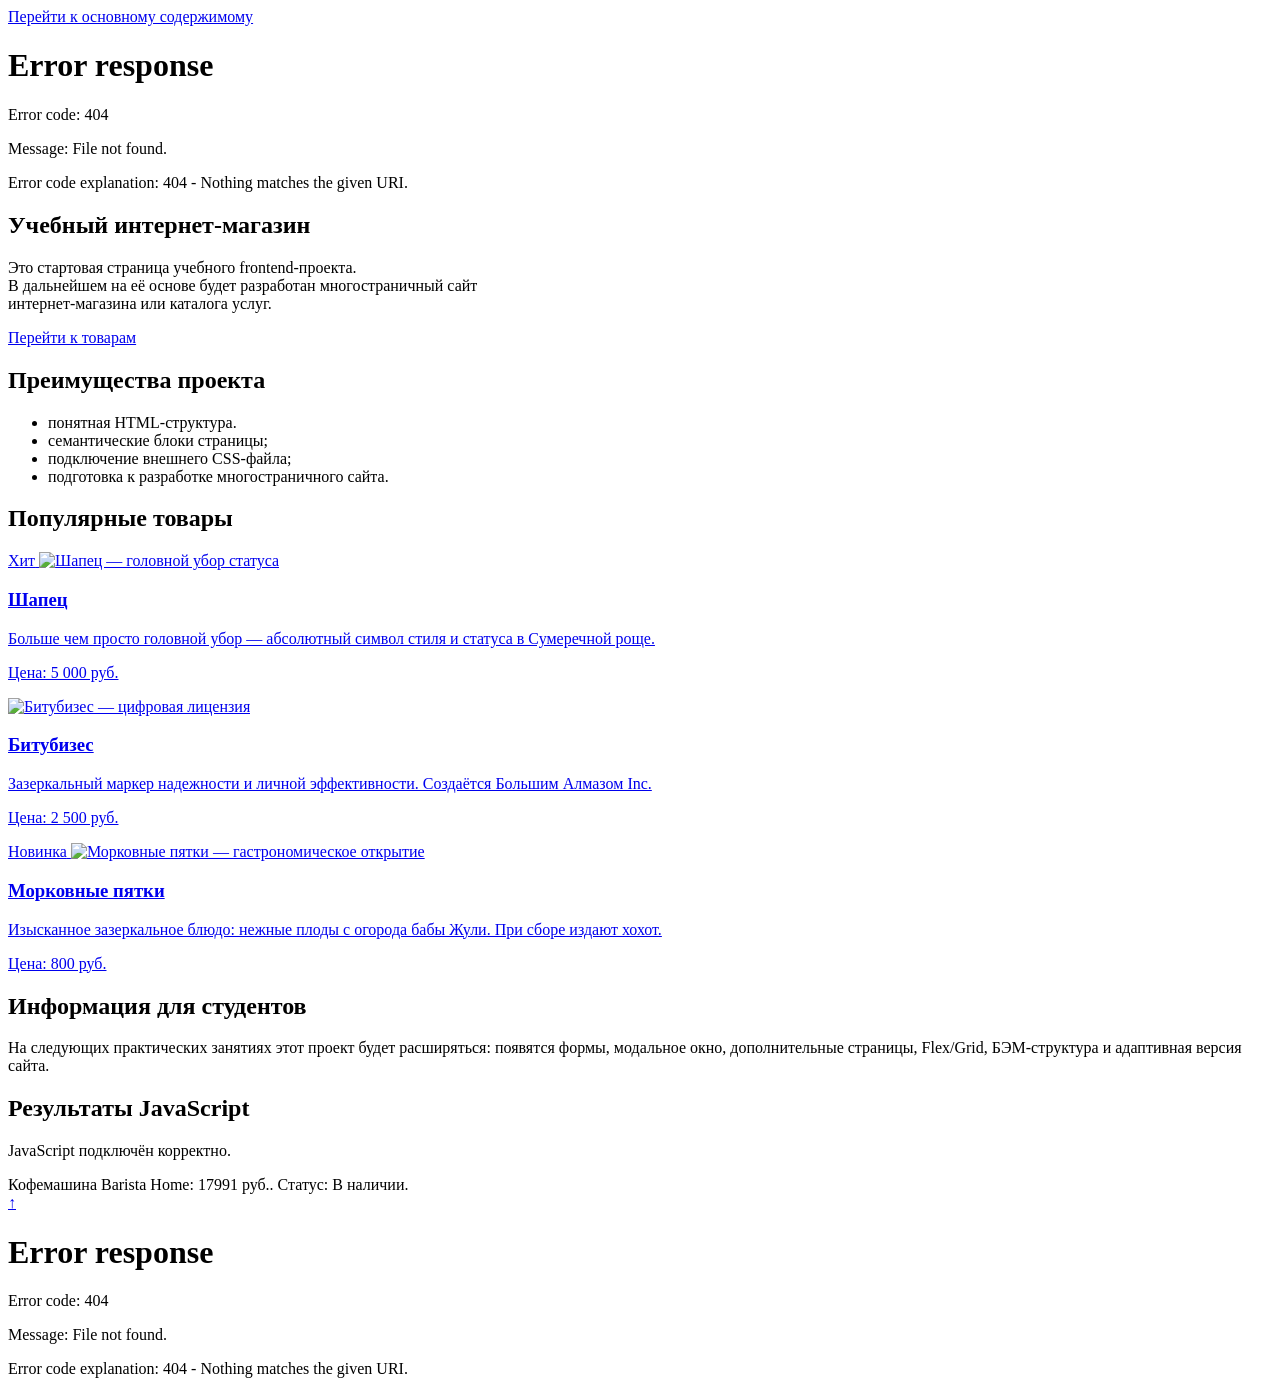
==== index.html @ 30dcaef5 "Практика 15: подключение JavaScript к интернет-магазину - Создан js/data.js: объект товара и 5 функц" ====
<!DOCTYPE html>
<html lang="ru">
<head>
    <base href="/">
    <meta charset="UTF-8">
    <meta name="viewport" content="width=device-width, initial-scale=1.0">
    <meta name="description" content="Главная страница учебного интернет-магазина.">
    <title>Beyond Shop — Зазеркальный магазин</title>
    <link rel="stylesheet" href="css/style.css">
    <link rel="stylesheet" href="css/responsive.css">
    <link rel="icon" type="image/svg+xml" href="/favicon.svg">
    <script src="js/data.js" defer></script>
    <script src="js/main.js" defer></script>
</head>
<body>
    <a class="skip-link" href="#main">Перейти к основному содержимому</a>
    <div id="header-placeholder"></div>
    <main id="main">
        <section class="hero">
            <div class="hero__overlay"></div>
            <div class="hero__content" >
                <h1>Учебный интернет-магазин</h1>
                <p>
                    Это стартовая страница учебного frontend-проекта.<br>
                    В дальнейшем на её основе будет разработан многостраничный сайт<br>
                    интернет-магазина или каталога услуг.
                </p>
                <div class="hero__actions">
                    <a class="button button--primary" href="#popular">Перейти к товарам</a>

                </div>
            </div>

        </section>
        <section class="section" id="advantages">
            <h2>Преимущества проекта</h2>
            <ul class="advantages-list">
                <li>понятная HTML-структура.</li>
                <li>семантические блоки страницы;</li>
                <li>подключение внешнего CSS-файла;</li>
                <li>подготовка к разработке многостраничного сайта.</li>
            </ul>
        </section>
        <section class="section" id="popular">
            <h2>Популярные товары</h2>
            <div class="products-grid">
            <article class="product-card product-card--discount">
                <a href="products/shapets.html" aria-label="Шапец — 5 000 руб.">
                    <span class="product-card__badge">Хит</span>
                    <img class="product-card__image" src="images/Shapec.png" srcset="images/Shapec.png 480w, images/Shapec.png 640w, images/Shapec.png 960w" sizes="(max-width: 639px) 100vw, (max-width: 1023px) 50vw, 33vw" alt="Шапец — головной убор статуса" width="640" height="480" loading="lazy">
                    <h3 class="product-card__title">Шапец</h3>
                    <p class="product-card__description">Больше чем просто головной убор — абсолютный символ стиля и статуса в Сумеречной роще.</p>
                    <p class="product-card__price">Цена: 5 000 руб.</p>
                </a>
            </article>
            <article class="product-card product-card--featured">
                <a href="products/bitubisas.html" aria-label="Битубизес — 2 500 руб.">
                    <img class="product-card__image" src="images/Bitubisas.png" srcset="images/Bitubisas.png 480w, images/Bitubisas.png 640w, images/Bitubisas.png 960w" sizes="(max-width: 639px) 100vw, (max-width: 1023px) 50vw, 33vw" alt="Битубизес — цифровая лицензия" width="640" height="480" loading="lazy">
                    <h3 class="product-card__title">Битубизес</h3>
                    <p class="product-card__description">Зазеркальный маркер надежности и личной эффективности. Создаётся Большим Алмазом Inc.</p>
                    <p class="product-card__price">Цена: 2 500 руб.</p>
                </a>
            </article>
            <article class="product-card product-card--discount">
                <a href="products/morkovnye-piatki.html" aria-label="Морковные пятки — 800 руб.">
                    <span class="product-card__badge">Новинка</span>
                    <img class="product-card__image" src="images/Morkovniy_piatky.png" srcset="images/Morkovniy_piatky.png 480w, images/Morkovniy_piatky.png 640w, images/Morkovniy_piatky.png 960w" sizes="(max-width: 639px) 100vw, (max-width: 1023px) 50vw, 33vw" alt="Морковные пятки — гастрономическое открытие" width="640" height="480" loading="lazy">
                    <h3 class="product-card__title">Морковные пятки</h3>
                    <p class="product-card__description">Изысканное зазеркальное блюдо: нежные плоды с огорода бабы Жули. При сборе издают хохот.</p>
                    <p class="product-card__price">Цена: 800 руб.</p>
                </a>
            </article>
            </div>
        </section>
        <aside class="aside-info">
            <h2>Информация для студентов</h2>
            <p>
                На следующих практических занятиях этот проект будет расширяться:
                появятся формы, модальное окно, дополнительные страницы, Flex/Grid,
                БЭМ-структура и адаптивная версия сайта.
            </p>
        </aside>
        <section class="section" id="js-output">
            <h2>Результаты JavaScript</h2>
            <div class="js-training-block">
                <p id="js-message" class="js-message">Подключение JavaScript...</p>
                <div class="product-output" id="product-output"></div>
            </div>
        </section>
    </main>
    <a class="scroll-top" href="#main" aria-label="Наверх">↑</a>

    <div id="footer-placeholder"></div>
    <dialog class="order-dialog" id="order-dialog" aria-labelledby="order-dialog-title">
        <h2 class="order-dialog__title" id="order-dialog-title">Оформление заявки</h2>
        <form class="order-form" id="order-form" action="#" method="post" novalidate>
            <input id="selected-product" name="selected-product" type="hidden">

            <div class="order-form__field">
                <label class="order-form__label" for="order-name">Имя</label>
                <input
                    class="order-form__input"
                    id="order-name"
                    name="name"
                    type="text"
                    placeholder="Введите ваше имя"
                    minlength="2"
                    autocomplete="given-name"
                    required
                    aria-required="true"
                >
            </div>

            <div class="order-form__field">
                <label class="order-form__label" for="order-email">E-mail</label>
                <input
                    class="order-form__input"
                    id="order-email"
                    name="email"
                    type="email"
                    placeholder="example@mail.ru"
                    autocomplete="email"
                    required
                    aria-required="true"
                >
            </div>

            <div class="order-form__field">
                <label class="order-form__label" for="order-phone">Телефон</label>
                <input
                    class="order-form__input"
                    id="order-phone"
                    name="phone"
                    type="tel"
                    inputmode="tel"
                    placeholder="+7 (900) 000-00-00"
                    pattern="^[\\+]?[0-9\\s\\-\\(\\)]{10,20}$"
                    required
                    aria-required="true"
                >
            </div>
            <small>Формат: +7 (900) 000-00-00</small>

            <div class="order-form__field">
                <label class="order-form__label" for="order-date">Дата связи</label>
                <input
                    class="order-form__input"
                    id="order-date"
                    name="date"
                    type="date"
                >
            </div>

            <div class="order-form__field">
                <label class="order-form__label" for="order-topic">Тема заявки</label>
                <select class="order-form__select" id="order-topic" name="topic" required aria-required="true">
                    <option value="">Выберите тему</option>
                    <option value="product">Заказ товара</option>
                    <option value="consultation">Консультация</option>
                    <option value="delivery">Доставка</option>
                </select>
            </div>

            <div class="order-form__field order-form__field--wide">
                <label class="order-form__label" for="order-comment">Комментарий</label>
                <textarea
                    class="order-form__textarea"
                    id="order-comment"
                    name="comment"
                    rows="4"
                    placeholder="Укажите дополнительную информацию"
                ></textarea>
            </div>

            <div class="order-form__field order-form__field--checkbox">
                <label>
                    <input
                        id="order-agreement"
                        name="agreement"
                        type="checkbox"
                        required
                        aria-required="true"
                    >
                    Я согласен на обработку данных
                </label>
            </div>

            <div class="order-form__actions">
                <button class="button button--secondary" type="button" id="close-order-dialog">Закрыть</button>
                <button class="button button--primary" type="submit">Отправить заявку</button>
            </div>
        </form>
    </dialog>

    <p class="success-message" id="success-message" hidden>
        Форма успешно отправлена!
    </p>
</body>
</html>
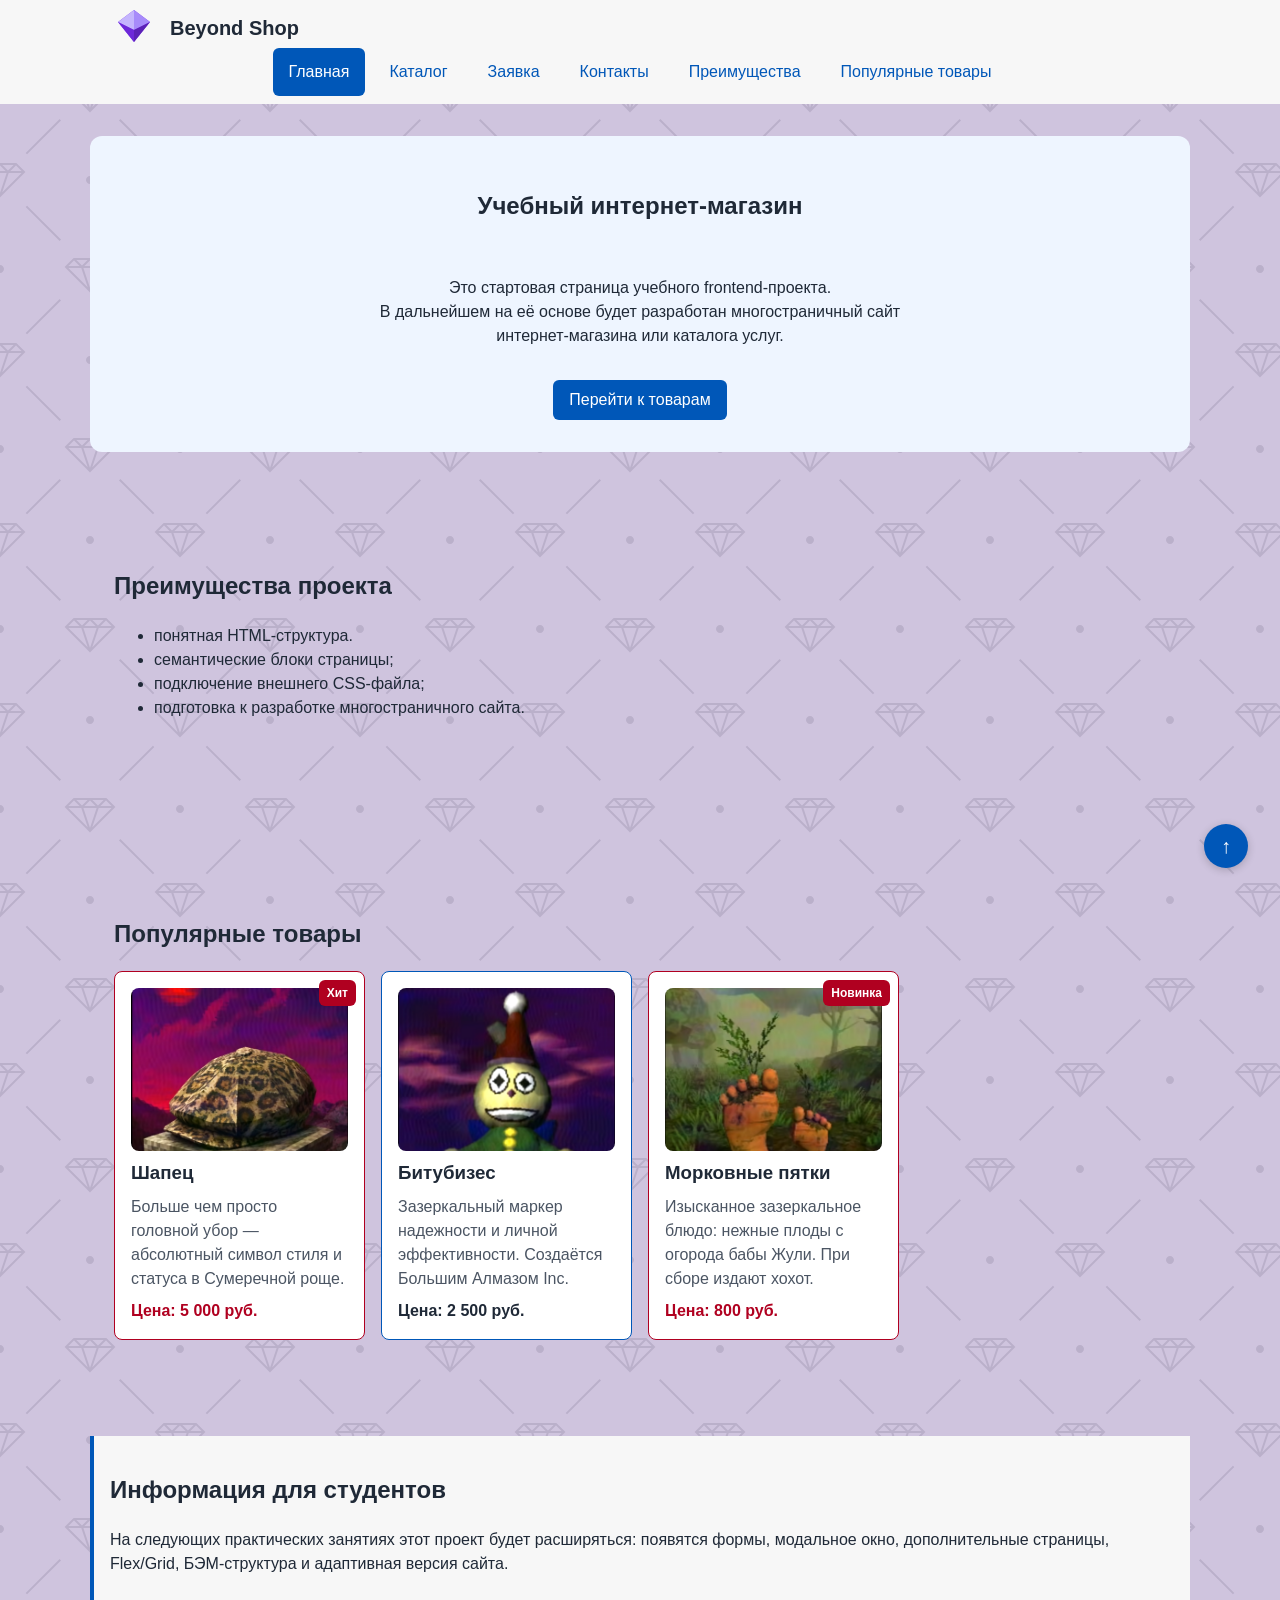
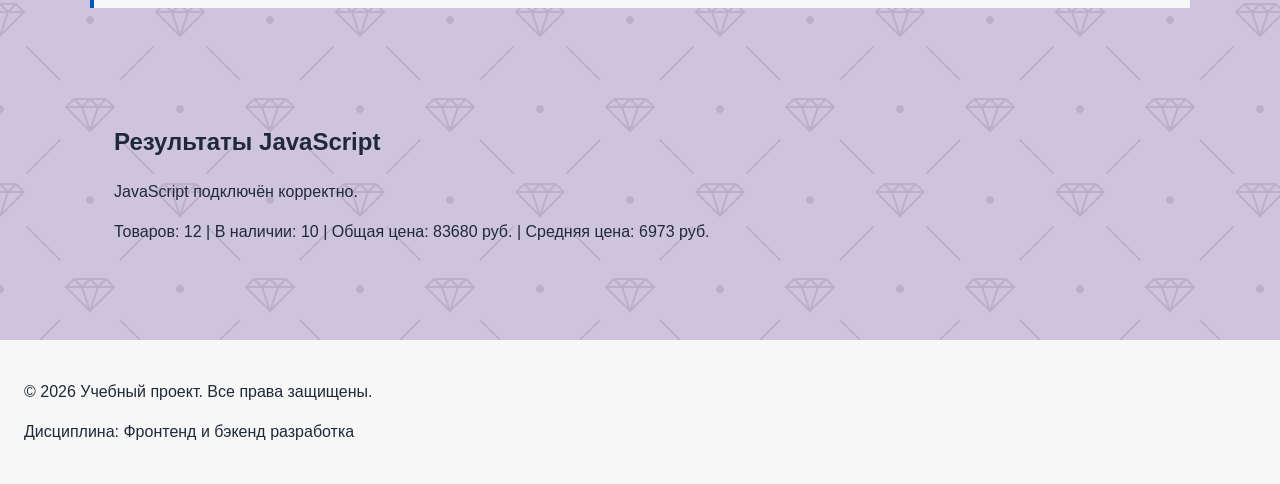
==== commit db4c3e19: "Практика 17: DOM, события, рендер каталога, валидация форм - Создан js/catalog.js: renderProducts че" ====
--- a/index.html
+++ b/index.html
@@ -11,6 +11,7 @@
     <link rel="icon" type="image/svg+xml" href="/favicon.svg">
     <script src="js/data.js" defer></script>
     <script src="js/main.js" defer></script>
+    <script src="js/validation.js" defer></script>
 </head>
 <body>
     <a class="skip-link" href="#main">Перейти к основному содержимому</a>
--- a/css/style.css
+++ b/css/style.css
@@ -0,0 +1,654 @@
+/* ===============================
+1. Переменные проекта
+=============================== */
+
+:root {
+  /* Основные цвета проекта */
+  --color-bg: #ffffff;
+  --color-text: #1f2937;
+  --color-muted: #4b5563;
+  --color-primary: #0057b8;
+  --color-primary-dark: #003f86;
+  --color-border: #dddddd;
+  --color-surface: #f7f7f7;
+  --color-surface-accent: #eef5ff;
+  --color-danger: #b00020;
+  --color-success: #168a2f;
+  --color-success-bg: #eefaf0;
+  --color-white: #ffffff;
+
+  /* Отступы */
+  --space-xs: 4px;
+  --space-sm: 8px;
+  --space-md: 16px;
+  --space-lg: 24px;
+  --space-xl: 32px;
+
+  /* Скругления */
+  --radius-sm: 6px;
+  --radius-md: 8px;
+  --radius-lg: 12px;
+
+  /* Размеры */
+  --container-width: 1100px;
+}
+
+/* ===============================
+2. Базовые стили
+=============================== */
+
+* {
+  box-sizing: border-box;
+}
+
+body {
+  margin: 0;
+  font-family: Arial, sans-serif;
+  line-height: 1.5;
+  color: var(--color-text);
+  background-color: #cfc4de;
+  background-image: url('../images/glamorous.svg');
+  background-repeat: repeat;
+  background-size: 180px 180px;
+  display: flex;
+  flex-direction: column;
+  min-height: 100vh;
+}
+
+main {
+  flex: 1;
+}
+
+/* ===============================
+3. БЭМ-компоненты
+=============================== */
+
+/* --- Шапка сайта (site-header) --- */
+
+.site-header {
+  background-color: var(--color-surface);
+  position: sticky;
+  top: 0;
+  z-index: 100;
+}
+
+.site-header__inner {
+  max-width: var(--container-width);
+  margin: 0 auto;
+  padding: var(--space-sm) var(--space-lg);
+  display: flex;
+  flex-wrap: wrap;
+  justify-content: space-between;
+  align-items: center;
+}
+
+.site-header__logo {
+  display: inline-flex;
+  align-items: center;
+  gap: var(--space-sm);
+  font-weight: 700;
+  color: var(--color-text);
+  text-decoration: none;
+  font-size: 20px;
+  white-space: nowrap;
+}
+
+.site-header__icon {
+  width: 40px;
+  height: 40px;
+  flex-shrink: 0;
+}
+
+.site-header__brand {
+  display: flex;
+  align-items: center;
+  gap: var(--space-md);
+}
+
+/* --- Навигация (site-nav) --- */
+
+.site-nav__list {
+  display: flex;
+  flex-wrap: wrap;
+  justify-content: flex-end;
+  align-items: center;
+  gap: var(--space-sm);
+  padding: 0;
+  margin: 0;
+  list-style: none;
+}
+
+.site-nav__link {
+  display: inline-block;
+  padding: var(--space-sm) var(--space-md);
+  color: var(--color-primary);
+  text-decoration: none;
+  border-radius: var(--radius-sm);
+}
+
+.site-nav__link:hover {
+  color: var(--color-white);
+  background-color: var(--color-primary);
+}
+
+.site-nav__link:focus-visible {
+  outline: 2px solid var(--color-primary);
+  outline-offset: 3px;
+}
+
+.site-nav__link--active {
+  color: var(--color-white);
+  background-color: var(--color-primary);
+}
+
+/* --- Кнопки (button) --- */
+
+.button {
+  display: inline-block;
+  padding: var(--space-sm) var(--space-md);
+  border: none;
+  border-radius: var(--radius-sm);
+  font: inherit;
+  text-decoration: none;
+  cursor: pointer;
+}
+
+.button--primary {
+  color: var(--color-white);
+  background-color: var(--color-primary);
+}
+
+.button--primary:hover {
+  background-color: var(--color-primary-dark);
+}
+
+.button--secondary {
+  color: var(--color-primary);
+  background-color: transparent;
+  border: 1px solid var(--color-primary);
+}
+
+.button--secondary:hover {
+  color: var(--color-white);
+  background-color: var(--color-primary);
+}
+
+.button:focus-visible {
+  outline: 2px solid var(--color-primary);
+  outline-offset: 3px;
+}
+
+.button:disabled,
+.button--disabled {
+  opacity: 0.6;
+  cursor: not-allowed;
+}
+
+/* --- Хлебные крошки (breadcrumbs) --- */
+
+.breadcrumbs {
+  max-width: var(--container-width);
+  margin: 0 auto var(--space-md);
+  font-size: 14px;
+  color: var(--color-muted);
+}
+
+.breadcrumbs__link {
+  color: var(--color-primary);
+}
+
+.breadcrumbs__current::before {
+  content: " / ";
+  color: var(--color-muted);
+}
+
+/* --- Hero-секция (hero) --- */
+
+.hero {
+  max-width: var(--container-width);
+  margin: var(--space-xl) auto var(--space-xl);
+  padding: var(--space-xl) var(--space-lg);
+  background-color: var(--color-surface-accent);
+  border-radius: var(--radius-lg);
+}
+
+/* --- Секции (section) --- */
+
+.section {
+  max-width: var(--container-width);
+  margin: 0 auto var(--space-xl);
+  padding: 0 var(--space-lg);
+}
+
+/* --- Карточка товара (product-card) --- */
+
+.product-card {
+  display: flex;
+  flex-direction: column;
+  gap: var(--space-sm);
+  padding: var(--space-md);
+  border: 1px solid var(--color-border);
+  border-radius: var(--radius-md);
+  background-color: var(--color-bg);
+  position: relative;
+  text-decoration: none;
+  color: inherit;
+}
+
+.product-card > a {
+  display: flex;
+  flex-direction: column;
+  gap: inherit;
+  text-decoration: none;
+  color: inherit;
+}
+
+.product-card:hover {
+  border-color: var(--color-primary);
+  box-shadow: 0 4px 12px rgba(0, 87, 184, 0.15);
+}
+
+.product-card__image {
+  width: 100%;
+  height: auto;
+  max-height: 200px;
+  object-fit: contain;
+  border-radius: var(--radius-sm);
+  background-color: var(--color-surface);
+}
+
+.product-card--featured {
+  border-color: var(--color-primary);
+}
+
+.product-card--discount {
+  border-color: var(--color-danger);
+}
+
+.product-card__title {
+  margin: 0;
+  color: var(--color-text);
+}
+
+.product-card__description {
+  margin: 0;
+  color: var(--color-muted);
+}
+
+.product-card__price {
+  margin: 0;
+  font-weight: 700;
+}
+
+.product-card--discount .product-card__price {
+  color: var(--color-danger);
+}
+
+.product-card__button {
+  margin-top: auto;
+  align-self: flex-start;
+}
+
+/* --- Бейдж карточки товара --- */
+
+.product-card__badge {
+  position: absolute;
+  top: var(--space-sm);
+  right: var(--space-sm);
+  padding: 4px 8px;
+  font-size: 12px;
+  font-weight: 700;
+  color: var(--color-white);
+  background-color: var(--color-danger);
+  border-radius: var(--radius-sm);
+}
+
+/* --- Сетка товаров (products-grid) --- */
+
+.products-grid {
+  display: grid;
+  grid-template-columns: repeat(3, 1fr);
+  gap: var(--space-lg);
+}
+
+/* --- Таблица (product-table) --- */
+
+.product-table {
+  width: 100%;
+  border-collapse: collapse;
+  font-size: 15px;
+}
+
+.product-table caption {
+  text-align: left;
+  font-weight: 700;
+  font-size: 16px;
+  padding-bottom: var(--space-sm);
+  color: var(--color-text);
+}
+
+.product-table th,
+.product-table td {
+  padding: 10px 14px;
+  border: 1px solid var(--color-border);
+  text-align: left;
+}
+
+.product-table thead {
+  background-color: var(--color-surface-accent);
+}
+
+.product-table th {
+  font-weight: 700;
+  color: var(--color-text);
+}
+
+/* --- Сетка каталога (catalog-layout) --- */
+
+.catalog-layout {
+  max-width: var(--container-width);
+  margin: 0 auto var(--space-xl);
+  display: grid;
+  gap: var(--space-lg);
+}
+
+.catalog-filters {
+  /* grid-area удалён — порядок из документа */
+  padding: var(--space-md);
+  border: 1px solid var(--color-border);
+  border-radius: var(--radius-md);
+  background-color: var(--color-surface);
+}
+
+.catalog-products {
+  /* grid-area удалён — порядок из документа */
+  padding-right: var(--space-md);
+}
+
+/* --- Фильтры (filters-form) --- */
+
+.filters-form {
+  display: grid;
+  gap: var(--space-md);
+}
+
+.filters-form fieldset {
+  margin: 0;
+  padding: var(--space-md);
+  border: 1px solid var(--color-border);
+  border-radius: var(--radius-sm);
+}
+
+.filters-form legend {
+  font-weight: 700;
+}
+
+.filters-form label {
+  display: block;
+  margin-bottom: var(--space-sm);
+}
+
+.filters-form input[type="number"] {
+  width: 100%;
+  padding: 8px 10px;
+  border: 1px solid var(--color-border);
+  border-radius: var(--radius-sm);
+  font: inherit;
+}
+
+/* --- Боковая информация (aside-info) --- */
+
+.aside-info {
+  max-width: var(--container-width);
+  margin: 0 auto var(--space-xl);
+  padding: var(--space-md);
+  border-left: 4px solid var(--color-primary);
+  background-color: var(--color-surface);
+}
+
+/* --- Модальное окно (order-dialog) --- */
+
+.order-dialog {
+  width: min(100% - 32px, 560px);
+  padding: var(--space-lg);
+  border: none;
+  border-radius: var(--radius-lg);
+}
+
+.order-dialog::backdrop {
+  background-color: rgba(0, 0, 0, 0.5);
+}
+
+.order-dialog__title {
+  margin-top: 0;
+}
+
+/* --- Форма заявки (order-form) --- */
+
+.order-form__field {
+  margin-bottom: var(--space-md);
+}
+
+.order-form__label {
+  display: block;
+  margin-bottom: var(--space-xs);
+}
+
+.order-form__input,
+.order-form__select,
+.order-form__textarea {
+  width: 100%;
+  padding: 10px 12px;
+  border: 1px solid var(--color-border);
+  border-radius: var(--radius-sm);
+  font: inherit;
+}
+
+.order-form__input:hover,
+.order-form__select:hover,
+.order-form__textarea:hover {
+  border-color: var(--color-primary);
+}
+
+.order-form__input:focus-visible,
+.order-form__select:focus-visible,
+.order-form__textarea:focus-visible {
+  outline: 2px solid var(--color-primary);
+  outline-offset: 3px;
+}
+
+.order-form__actions {
+  display: flex;
+  gap: var(--space-md);
+  margin-top: var(--space-lg);
+}
+
+/* ===============================
+4. Подвал сайта (site-footer)
+=============================== */
+
+.site-footer {
+  background-color: var(--color-surface);
+  padding: var(--space-lg);
+}
+
+/* ===============================
+5. Сообщения об успехе
+=============================== */
+
+.success-message {
+  max-width: var(--container-width);
+  margin: var(--space-lg) auto;
+  padding: var(--space-md);
+  border-left: 4px solid var(--color-success);
+  background-color: var(--color-success-bg);
+}
+
+/* ===============================
+6. Навигация и якорные ссылки
+=============================== */
+
+html {
+  scroll-behavior: smooth;
+}
+
+a {
+  color: var(--color-primary);
+}
+
+a:hover {
+  color: var(--color-primary-dark);
+}
+
+a:focus-visible {
+  outline: 2px solid var(--color-primary);
+  outline-offset: 3px;
+}
+
+:target {
+  outline: 2px dashed var(--color-primary);
+  outline-offset: 4px;
+}
+
+/* ===============================
+7. Страница карточки товара
+=============================== */
+
+.product-detail__inner {
+  display: grid;
+  grid-template-columns: 1fr 1fr;
+  gap: var(--space-xl);
+}
+
+.product-detail__image {
+  width: 100%;
+  height: auto;
+  border-radius: var(--radius-md);
+  background-color: var(--color-surface);
+}
+
+.product-detail__title {
+  margin-top: 0;
+  font-size: 28px;
+}
+
+.product-detail__description {
+  color: var(--color-muted);
+}
+
+.product-detail__price {
+  font-size: 24px;
+  font-weight: 700;
+  color: var(--color-primary);
+}
+
+.product-detail__price--big {
+  font-size: 28px;
+}
+
+/* ===============================
+8. Страница заявки (order-page)
+=============================== */
+
+.order-page__form {
+  max-width: 600px;
+  margin-top: var(--space-lg);
+}
+
+/* ===============================
+9. Кнопка «Наверх» (scroll-top)
+=============================== */
+
+.scroll-top {
+  position: fixed;
+  bottom: var(--space-lg);
+  right: var(--space-lg);
+  width: 44px;
+  height: 44px;
+  border-radius: 50%;
+  display: flex;
+  align-items: center;
+  justify-content: center;
+  font-size: 20px;
+  color: var(--color-white);
+  background-color: var(--color-primary);
+  border: none;
+  cursor: pointer;
+  text-decoration: none;
+  z-index: 200;
+  box-shadow: 0 2px 8px rgba(0, 0, 0, 0.2);
+}
+
+.scroll-top:hover {
+  background-color: var(--color-primary-dark);
+}
+
+/* ===============================
+10. Форма обратной связи (feedback-form)
+=============================== */
+
+.feedback-form__field {
+  margin-bottom: var(--space-md);
+}
+
+.feedback-form__label {
+  display: block;
+  margin-bottom: var(--space-xs);
+  font-weight: 600;
+}
+
+.feedback-form__input,
+.feedback-form__select,
+.feedback-form__textarea {
+  width: 100%;
+  padding: 10px 12px;
+  border: 1px solid var(--color-border);
+  border-radius: var(--radius-sm);
+  font: inherit;
+}
+
+.feedback-form__input:hover,
+.feedback-form__select:hover,
+.feedback-form__textarea:hover {
+  border-color: var(--color-primary);
+}
+
+.feedback-form__input:focus-visible,
+.feedback-form__select:focus-visible,
+.feedback-form__textarea:focus-visible {
+  outline: 2px solid var(--color-primary);
+  outline-offset: 3px;
+}
+
+.feedback-form__field--checkbox label {
+  display: flex;
+  align-items: flex-start;
+  gap: var(--space-sm);
+  font-weight: 400;
+  cursor: pointer;
+}
+
+.feedback-form__field--checkbox input[type="checkbox"] {
+  margin-top: 4px;
+  width: 18px;
+  height: 18px;
+  flex-shrink: 0;
+}
+
+.feedback-form__actions {
+  margin-top: var(--space-lg);
+}
+
+/* ===============================
+11. Адаптивность сетки товаров (оставлено для обратной совместимости)
+=============================== */
+
+@media (max-width: 768px) {
+  .product-detail__inner {
+    grid-template-columns: 1fr;
+  }
+}
+
+@media (max-width: 480px) {
+  /* Базовая сетка в 1 колонку задана в responsive.css */
+}
--- a/css/responsive.css
+++ b/css/responsive.css
@@ -0,0 +1,491 @@
+/* =============================================
+   Адаптивные стили для контрольной работы №3
+   Подход: Mobile First
+   Базовые стили рассчитаны на мобильный экран.
+   Расширения добавляются через min-width медиазапросы.
+   ============================================= */
+
+/* --- Skip-link: ссылка пропуска к основному содержимому --- */
+
+.skip-link {
+  position: absolute;
+  left: 16px;
+  top: -100px;
+  z-index: 1000;
+  padding: 8px 12px;
+  color: #ffffff;
+  background-color: #111111;
+  border-radius: 6px;
+  text-decoration: none;
+  font-weight: 600;
+  transition: top 0.2s ease;
+}
+
+.skip-link:focus,
+.skip-link:focus-visible {
+  top: 16px;
+}
+
+/* --- Глобальный видимый фокус --- */
+
+*:focus-visible {
+  outline: 3px solid var(--color-primary, #0057b8);
+  outline-offset: 3px;
+}
+
+/* --- Базовые адаптивные правила --- */
+
+*, *::before, *::after {
+  box-sizing: border-box;
+}
+
+html {
+  scroll-behavior: smooth;
+}
+
+img, video {
+  max-width: 100%;
+  height: auto;
+}
+
+body {
+  overflow-x: hidden;
+}
+
+/* --- Адаптивные контейнеры и секции --- */
+
+.container,
+.main,
+.section {
+  width: min(100% - 32px, 1200px);
+  margin-inline: auto;
+}
+
+.section {
+  padding-block: clamp(24px, 5vw, 64px);
+}
+
+/* --- Адаптивная навигация --- */
+
+.site-nav__list {
+  flex-direction: column;
+  gap: var(--space-sm, 8px);
+  align-items: stretch;
+}
+
+.site-nav__link {
+  display: block;
+  padding: 12px 16px;
+  text-align: center;
+}
+
+/* --- Sticky-навигация: включена везде --- */
+
+.site-header {
+  position: sticky;
+  top: 0;
+  z-index: 100;
+}
+
+/* --- Мобильное бургер-меню --- */
+
+.site-nav {
+  display: none;
+  width: 100%;
+}
+
+.site-nav--open {
+  display: block;
+}
+
+.site-nav__list {
+  flex-direction: column;
+  gap: var(--space-sm, 8px);
+  align-items: stretch;
+  border-top: 1px solid var(--color-border);
+  padding-top: var(--space-sm);
+}
+
+/* Кнопка бургер-меню */
+
+.burger-btn {
+  display: flex;
+  flex-direction: column;
+  justify-content: center;
+  align-items: center;
+  gap: 5px;
+  width: 44px;
+  height: 44px;
+  padding: 10px;
+  background: none;
+  border: none;
+  cursor: pointer;
+  border-radius: var(--radius-sm, 6px);
+}
+
+.burger-btn:hover {
+  background-color: var(--color-surface-accent, #eef5ff);
+}
+
+.burger-btn__bar {
+  display: block;
+  width: 24px;
+  height: 3px;
+  background-color: currentColor;
+  border-radius: 2px;
+}
+
+/* Показываем бургер на мобильных, скрываем на десктопе */
+
+@media (min-width: 768px) {
+  .burger-btn {
+    display: none;
+  }
+
+  .site-header__inner {
+    justify-content: space-between;
+  }
+
+  .site-nav {
+    display: block;
+  }
+
+  .site-nav__list {
+    flex-direction: row;
+    flex-wrap: wrap;
+    justify-content: center;
+    align-items: center;
+    border-top: none;
+    padding-top: 0;
+  }
+}
+
+/* --- Адаптивный hero-блок --- */
+
+.hero {
+  width: min(100% - 32px, 1100px);
+  padding: var(--space-lg) var(--space-md);
+  margin-inline: auto;
+}
+
+.hero__content {
+  display: flex;
+  flex-direction: column;
+  gap: var(--space-md);
+  text-align: center;
+}
+
+.hero__title {
+  font-size: clamp(28px, 7vw, 56px);
+  line-height: 1.1;
+  margin-top: 0;
+}
+
+.hero__actions {
+  display: flex;
+  flex-direction: column;
+  gap: var(--space-sm);
+  align-items: center;
+}
+
+/* --- Адаптивные изображения (picture для hero) --- */
+
+.hero__image {
+  width: 100%;
+  max-width: 520px;
+  margin-inline: auto;
+  display: block;
+  border-radius: var(--radius-md, 8px);
+}
+
+/* --- Адаптивная сетка карточек товаров (Mobile First) --- */
+
+.products-grid {
+  display: grid;
+  grid-template-columns: 1fr;
+  gap: var(--space-md, 16px);
+}
+
+.product-card {
+  min-width: 0;
+}
+
+.product-card__title,
+.product-card__description {
+  overflow-wrap: anywhere;
+  word-break: break-word;
+}
+
+/* --- Адаптивные изображения карточек --- */
+
+.product-card__image {
+  display: block;
+  width: 100%;
+  aspect-ratio: 4 / 3;
+  object-fit: cover;
+  border-radius: var(--radius-md, 8px);
+}
+
+/* --- Планшет: 2 колонки --- */
+
+@media (min-width: 640px) {
+  .products-grid {
+    grid-template-columns: repeat(2, minmax(0, 1fr));
+  }
+
+  .hero__actions {
+    flex-direction: row;
+    justify-content: center;
+  }
+}
+
+/* --- Десктоп: 3 колонки --- */
+
+@media (min-width: 1024px) {
+  .products-grid {
+    grid-template-columns: repeat(3, minmax(0, 1fr));
+  }
+
+  .hero {
+    padding: var(--space-xl) var(--space-lg);
+  }
+}
+
+/* --- Широкий десктоп: 4 колонки --- */
+
+@media (min-width: 1280px) {
+  .products-grid {
+    grid-template-columns: repeat(4, minmax(0, 1fr));
+  }
+}
+
+/* --- Адаптивная страница каталога --- */
+
+.catalog-layout {
+  width: min(100% - 32px, 1100px);
+  display: grid;
+  grid-template-columns: 1fr;
+  gap: var(--space-lg, 24px);
+  margin: 0 auto var(--space-xl);
+}
+
+/*.catalog-filters {
+}*/
+
+@media (min-width: 800px) {
+  .catalog-layout {
+    grid-template-columns: 280px minmax(0, 1fr);
+    align-items: start;
+  }
+
+  .catalog-filters {
+    order: initial;
+    position: sticky;
+    top: 88px;
+  }
+}
+
+/* --- Адаптивная форма заявки (Mobile First) --- */
+
+.order-form {
+  display: grid;
+  gap: var(--space-md, 16px);
+}
+
+.order-form__field {
+  margin-bottom: 0;
+}
+
+.order-form__input,
+.order-form__textarea,
+.order-form__select {
+  width: 100%;
+  min-height: 44px;
+  padding: 10px 12px;
+  font: inherit;
+}
+
+.order-form__textarea {
+  min-height: 120px;
+  resize: vertical;
+}
+
+.order-form__field--checkbox label {
+  display: flex;
+  align-items: flex-start;
+  gap: var(--space-sm);
+  cursor: pointer;
+}
+
+.order-form__field--checkbox input[type="checkbox"] {
+  margin-top: 4px;
+  width: 18px;
+  height: 18px;
+  flex-shrink: 0;
+}
+
+.order-form__actions {
+  display: flex;
+  flex-direction: column;
+  gap: var(--space-sm);
+  margin-top: var(--space-lg);
+}
+
+@media (min-width: 768px) {
+  .order-form {
+    grid-template-columns: repeat(2, minmax(0, 1fr));
+  }
+
+  .order-form__field--wide {
+    grid-column: 1 / -1;
+  }
+
+  .order-form__actions {
+    flex-direction: row;
+  }
+}
+
+/* --- Адаптивная таблица характеристик --- */
+
+.table-wrapper {
+  overflow-x: auto;
+  -webkit-overflow-scrolling: touch;
+}
+
+.product-table {
+  width: 100%;
+  min-width: 640px;
+  border-collapse: collapse;
+}
+
+/* --- Адаптивная форма обратной связи --- */
+
+.feedback-form {
+  display: grid;
+  gap: var(--space-md, 16px);
+}
+
+.feedback-form__field {
+  margin-bottom: 0;
+}
+
+.feedback-form__input,
+.feedback-form__select,
+.feedback-form__textarea {
+  width: 100%;
+  min-height: 44px;
+  padding: 10px 12px;
+  font: inherit;
+}
+
+@media (min-width: 768px) {
+  .feedback-form {
+    grid-template-columns: repeat(2, minmax(0, 1fr));
+  }
+
+  .feedback-form__field--full {
+    grid-column: 1 / -1;
+  }
+}
+
+/* --- Адаптивное модальное окно --- */
+
+.order-dialog {
+  width: min(100% - 32px, 560px);
+  max-height: 90vh;
+  overflow-y: auto;
+  padding: var(--space-lg);
+}
+
+/* --- Адаптивная кнопка «Наверх» --- */
+
+.scroll-top {
+  position: fixed;
+  right: 16px;
+  bottom: 16px;
+  width: 44px;
+  height: 44px;
+  z-index: 90;
+}
+
+@media (min-width: 768px) {
+  .scroll-top {
+    right: 32px;
+    bottom: 32px;
+  }
+}
+
+/* --- Адаптивное изображение товара на странице продукта --- */
+
+.product-detail__inner {
+  display: grid;
+  grid-template-columns: 1fr;
+  gap: var(--space-lg);
+}
+
+.product-detail__image {
+  width: 100%;
+  height: auto;
+  border-radius: var(--radius-md);
+  background-color: var(--color-surface);
+}
+
+@media (min-width: 768px) {
+  .product-detail__inner {
+    grid-template-columns: 1fr 1fr;
+    gap: var(--space-xl);
+  }
+}
+
+/* --- Адаптивная карта --- */
+
+.contacts-map__frame {
+  width: 100%;
+  height: auto;
+  min-height: 300px;
+  aspect-ratio: 16 / 9;
+}
+
+@media (min-width: 768px) {
+  .contacts-map__frame {
+    height: 400px;
+    aspect-ratio: auto;
+  }
+}
+
+/* --- Адаптивные фильтры --- */
+
+.filters-form fieldset {
+  margin: 0;
+  padding: var(--space-md);
+}
+
+.filters-form legend {
+  font-weight: 700;
+}
+
+.filters-form label {
+  display: block;
+  margin-bottom: var(--space-sm);
+}
+
+.filters-form input[type="number"] {
+  width: 100%;
+  padding: 8px 10px;
+  border: 1px solid var(--color-border);
+  border-radius: var(--radius-sm);
+  font: inherit;
+  min-height: 44px;
+}
+
+.filters-form .button {
+  width: 100%;
+  text-align: center;
+  min-height: 44px;
+}
+
+@media (min-width: 768px) {
+  .filters-form .button {
+    width: auto;
+  }
+}
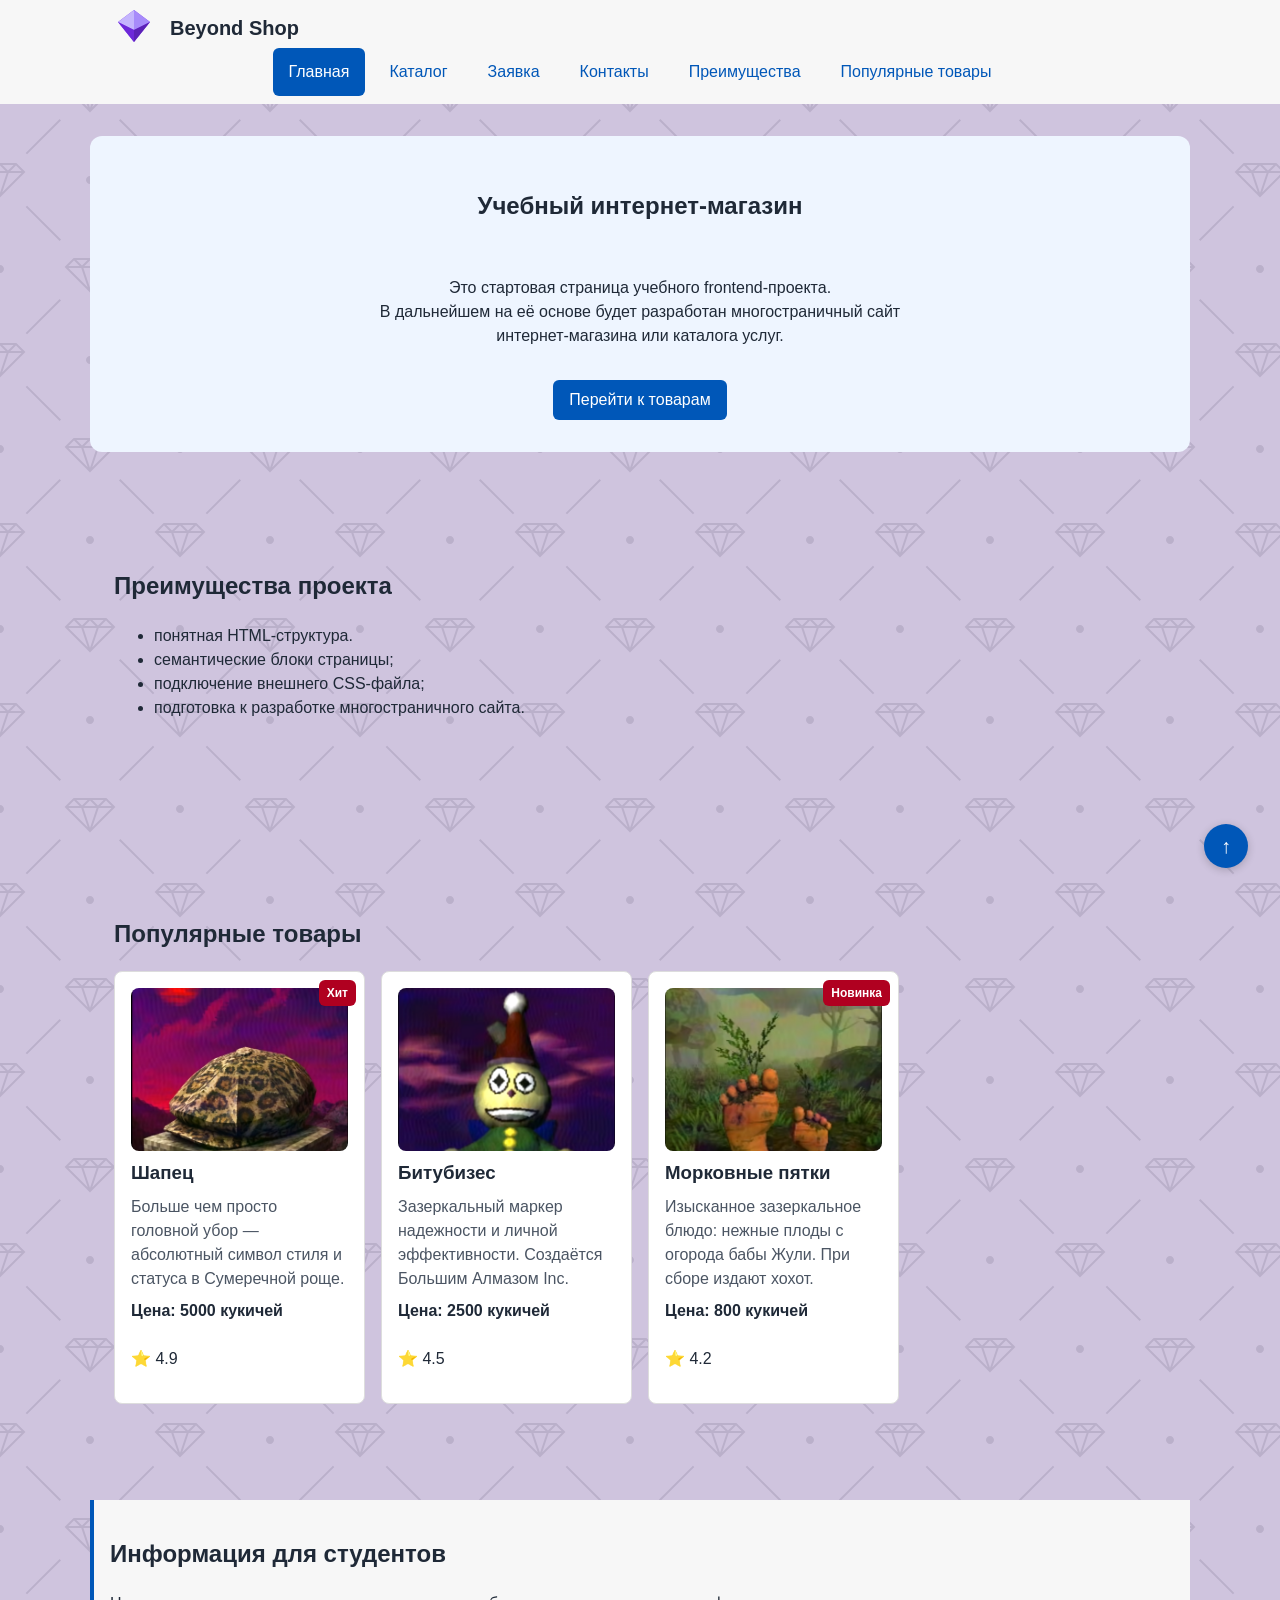
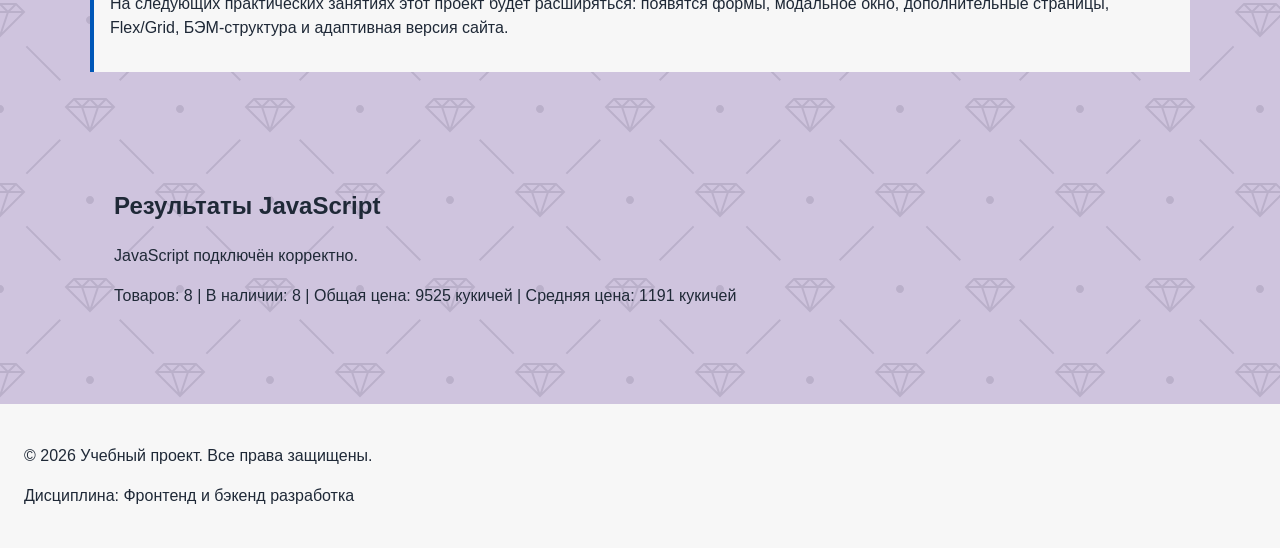
==== commit dc2f4630: "Адаптация под КР4: JSON-данные, JS-рендер карточек, новые товары - Вынесены товары в js/products.jso" ====
--- a/index.html
+++ b/index.html
@@ -11,6 +11,7 @@
     <link rel="icon" type="image/svg+xml" href="/favicon.svg">
     <script src="js/data.js" defer></script>
     <script src="js/main.js" defer></script>
+    <script src="js/catalog.js" defer></script>
     <script src="js/validation.js" defer></script>
 </head>
 <body>
@@ -44,34 +45,7 @@
         </section>
         <section class="section" id="popular">
             <h2>Популярные товары</h2>
-            <div class="products-grid">
-            <article class="product-card product-card--discount">
-                <a href="products/shapets.html" aria-label="Шапец — 5 000 руб.">
-                    <span class="product-card__badge">Хит</span>
-                    <img class="product-card__image" src="images/Shapec.png" srcset="images/Shapec.png 480w, images/Shapec.png 640w, images/Shapec.png 960w" sizes="(max-width: 639px) 100vw, (max-width: 1023px) 50vw, 33vw" alt="Шапец — головной убор статуса" width="640" height="480" loading="lazy">
-                    <h3 class="product-card__title">Шапец</h3>
-                    <p class="product-card__description">Больше чем просто головной убор — абсолютный символ стиля и статуса в Сумеречной роще.</p>
-                    <p class="product-card__price">Цена: 5 000 руб.</p>
-                </a>
-            </article>
-            <article class="product-card product-card--featured">
-                <a href="products/bitubisas.html" aria-label="Битубизес — 2 500 руб.">
-                    <img class="product-card__image" src="images/Bitubisas.png" srcset="images/Bitubisas.png 480w, images/Bitubisas.png 640w, images/Bitubisas.png 960w" sizes="(max-width: 639px) 100vw, (max-width: 1023px) 50vw, 33vw" alt="Битубизес — цифровая лицензия" width="640" height="480" loading="lazy">
-                    <h3 class="product-card__title">Битубизес</h3>
-                    <p class="product-card__description">Зазеркальный маркер надежности и личной эффективности. Создаётся Большим Алмазом Inc.</p>
-                    <p class="product-card__price">Цена: 2 500 руб.</p>
-                </a>
-            </article>
-            <article class="product-card product-card--discount">
-                <a href="products/morkovnye-piatki.html" aria-label="Морковные пятки — 800 руб.">
-                    <span class="product-card__badge">Новинка</span>
-                    <img class="product-card__image" src="images/Morkovniy_piatky.png" srcset="images/Morkovniy_piatky.png 480w, images/Morkovniy_piatky.png 640w, images/Morkovniy_piatky.png 960w" sizes="(max-width: 639px) 100vw, (max-width: 1023px) 50vw, 33vw" alt="Морковные пятки — гастрономическое открытие" width="640" height="480" loading="lazy">
-                    <h3 class="product-card__title">Морковные пятки</h3>
-                    <p class="product-card__description">Изысканное зазеркальное блюдо: нежные плоды с огорода бабы Жули. При сборе издают хохот.</p>
-                    <p class="product-card__price">Цена: 800 руб.</p>
-                </a>
-            </article>
-            </div>
+            <div class="products-grid" data-popular-container></div>
         </section>
         <aside class="aside-info">
             <h2>Информация для студентов</h2>
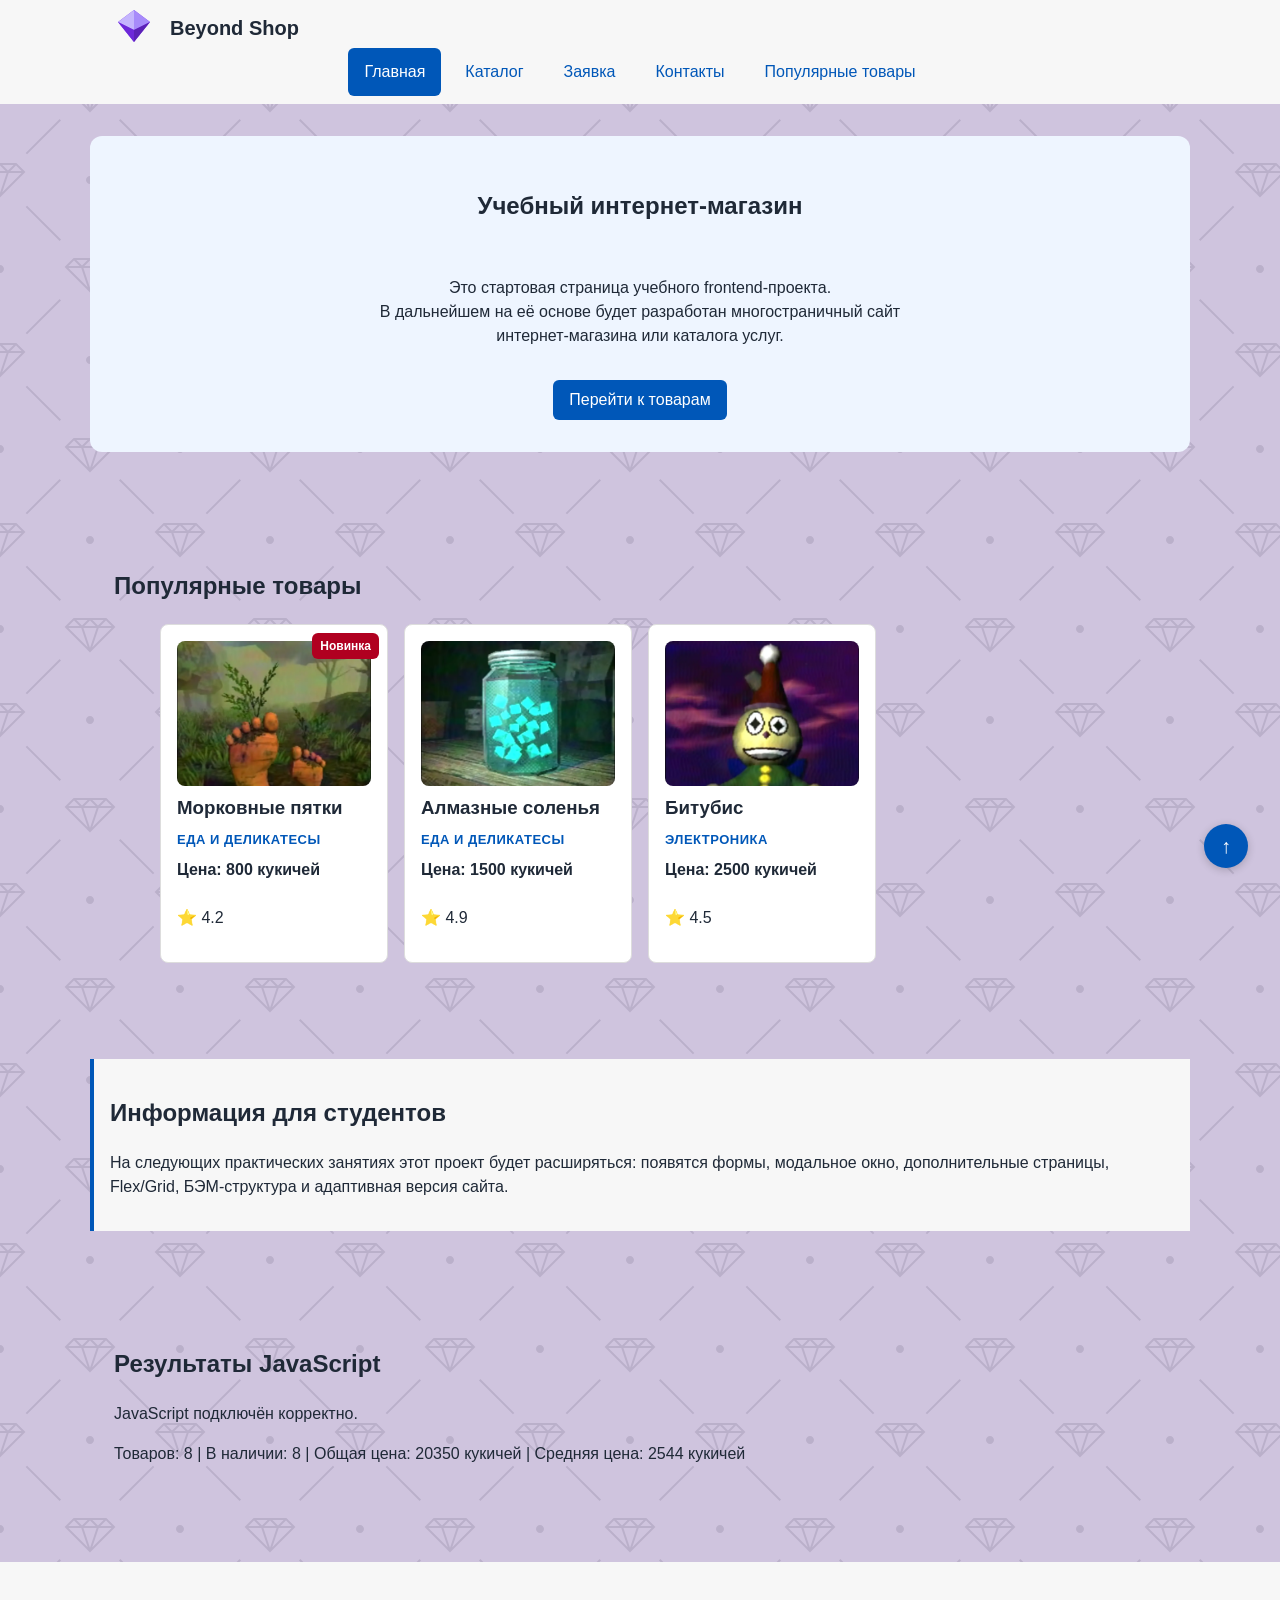
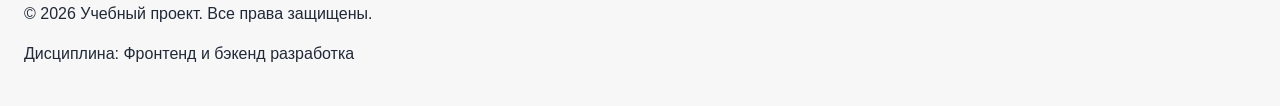
==== commit d580d83f: "КР4: цена прижата к низу карточки, удалён блок Преимущества - css/style.css: .product-card__price { " ====
--- a/index.html
+++ b/index.html
@@ -33,15 +33,6 @@
                 </div>
             </div>
 
-        </section>
-        <section class="section" id="advantages">
-            <h2>Преимущества проекта</h2>
-            <ul class="advantages-list">
-                <li>понятная HTML-структура.</li>
-                <li>семантические блоки страницы;</li>
-                <li>подключение внешнего CSS-файла;</li>
-                <li>подготовка к разработке многостраничного сайта.</li>
-            </ul>
         </section>
         <section class="section" id="popular">
             <h2>Популярные товары</h2>
--- a/css/style.css
+++ b/css/style.css
@@ -241,6 +241,27 @@
   gap: inherit;
   text-decoration: none;
   color: inherit;
+  flex: 1;
+}
+
+.product-card > a:hover {
+  color: inherit;
+}
+
+.product-card__short-desc {
+  margin: 0;
+  color: var(--color-muted);
+  font-size: 14px;
+  font-style: italic;
+}
+
+.product-card__category {
+  margin: 0;
+  color: var(--color-primary);
+  font-size: 13px;
+  font-weight: 600;
+  text-transform: uppercase;
+  letter-spacing: 0.5px;
 }
 
 .product-card:hover {
@@ -278,6 +299,7 @@
 .product-card__price {
   margin: 0;
   font-weight: 700;
+  margin-top: auto;
 }
 
 .product-card--discount .product-card__price {
@@ -404,6 +426,17 @@
   padding: var(--space-md);
   border-left: 4px solid var(--color-primary);
   background-color: var(--color-surface);
+}
+
+/* --- Популярные товары (центрирование) --- */
+
+[data-popular-container] {
+  display: grid;
+  grid-template-columns: repeat(3, 1fr);
+  gap: var(--space-lg);
+  justify-items: center;
+  max-width: 960px;
+  margin: 0 auto;
 }
 
 /* --- Модальное окно (order-dialog) --- */
